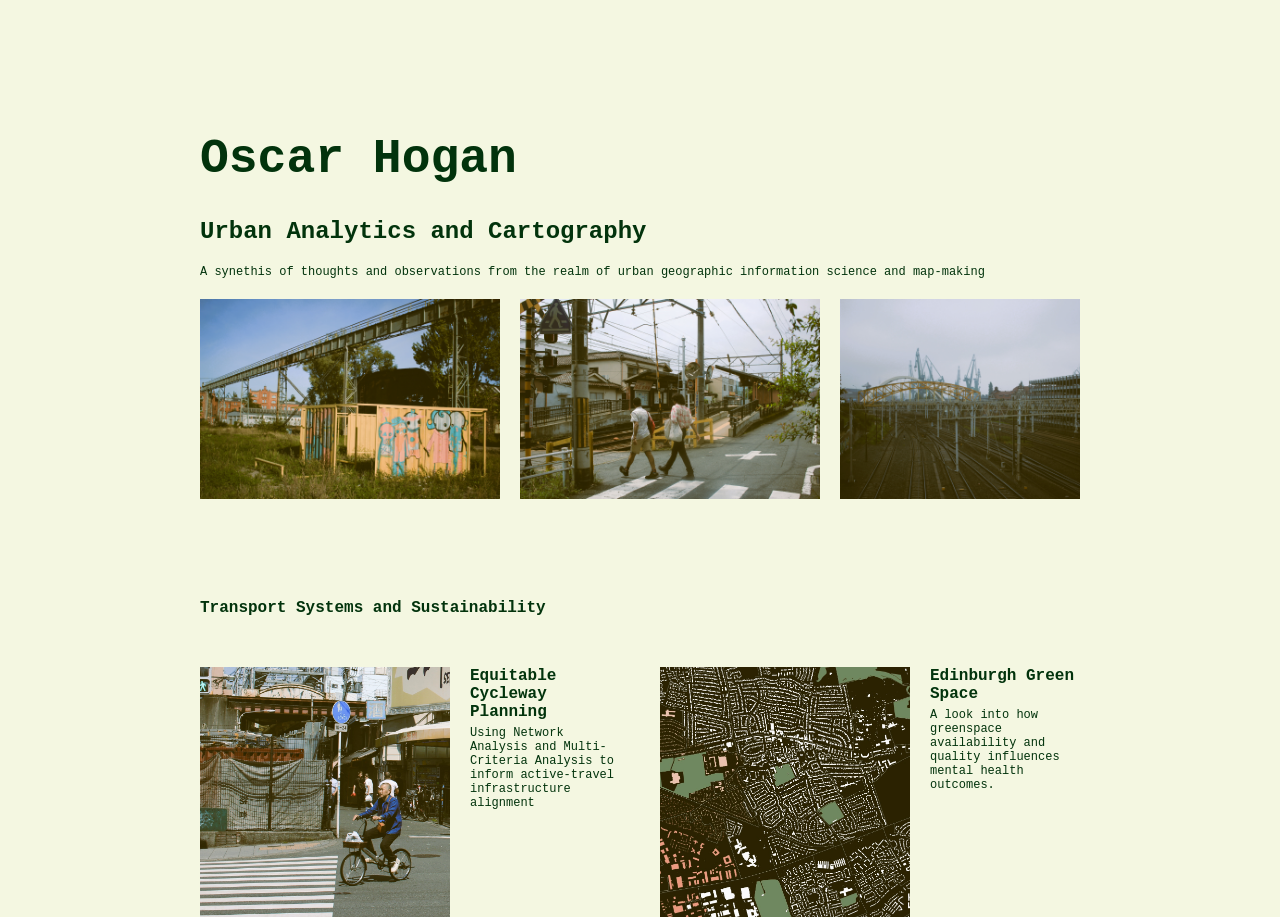
==== index.html @ 6270f152 "Fixing link" ====
<!DOCTYPE html>
<html lang="en">
<head>
  <title>Oscar GIS Portal</title>
  <meta charset="UTF-8">
  <meta name="viewport" content="width=device-width, initial-scale=1">
<style>
  body {
  font-family: "Courier New", Courier, monospace;
  background: #f4f7e1;
  margin: 0;
  padding: 100px 200px 0 200px;
}

  body::-webkit-scrollbar {width: 8px;}
  body::-webkit-scrollbar-track {background: #f4f7e1;}
  body::-webkit-scrollbar-thumb {
    background-color: #4B8B3B;
    border-radius: 4px;
    border: 2px solid #f4f7e1;
  }
  body::-webkit-scrollbar-thumb:hover {background-color: #02330C;}
  body { scrollbar-width: thin; scrollbar-color: #4B8B3B #f4f7e1; }

/* Text heirachy */
h1 { font-size: 3rem; color: #02330C; }
h2 { font-size: 1.5rem; color: #02330C; }
h3 { font-size: 1rem; color: #02330C; }
p  { font-size: 0.75rem; color: #02330C; }

/* Banner Dimensions */
.banner {
  display: flex;
  gap: 20px;
  overflow-x: auto;
  margin-top: 20px;
  margin-bottom: 100px;
}

/* Photo dimensions */
.banner img {
  height: 200px;
  max-width: 450px;
  object-fit: cover;
}

/* Projects Row */
.project-row {
  display: flex;
  gap: 40px;
  margin-top: 50px;
}

/* Individual project clickable */
.project {
  display: flex;          
  gap: 20px;
  flex: 1 1 45%;          
  text-decoration: none;   
  color: inherit;         
}

/* Project Image dimensions */
.project img {
  width: 250px;
  height: 250px;
  object-fit: cover;
}

.project-caption h3 { margin: 0 0 5px 0; font-size: 1rem; }
.project-caption p { margin: 0; font-size: 0.75rem; }

.project a {
  display: flex;
  gap: 20px;
  align-items: flex-start; 
  text-decoration: none;   
  color: inherit;          
}

.project a:hover .project-caption h3,
.project a:hover .project-caption p {
  color: #4B8B3B; 
  transition: color 0.2s ease;
  cursor: pointer; 
}

</style>
</head>
<body>
  
  <h1>Oscar Hogan</h1>
  <h2>Urban Analytics and Cartography</h2>
  <p>A synethis of thoughts and observations from the realm of urban geographic information science and map-making</p> 

  <div class="banner">
    <img src="Postindustrialarea.JPG" alt="Image 1">
    <img src="TramStop.JPG" alt="Image 2">
    <img src="RailLines.JPG" alt="Image 3">
    <img src="Shipping.JPG" alt="Image 4">
  </div>

  <h3>Transport Systems and Sustainability</h3>

  <div class="project-row">

<!-- Project 1 -->
<div class="project">
  <a href="LondonCycle.html" target="_blank">
    <img src="Cycling.JPG" alt="Project 1">
    <div class="project-caption">
      <h3>Equitable Cycleway Planning</h3>
      <p>Using Network Analysis and Multi-Criteria Analysis to inform active-travel infrastructure alignment</p>
    </div>
  </a>
</div>

<!-- Project 2 -->
<div class="project">
  <a href="https://example.com/project2" target="_blank">
    <img src="Green.jpg" alt="Project 2">
    <div class="project-caption">
      <h3>Edinburgh Green Space</h3>
      <p>A look into how greenspace availability and quality influences mental health outcomes.</p>
    </div>
  </a>
</div>

</div>


</body>
</html>
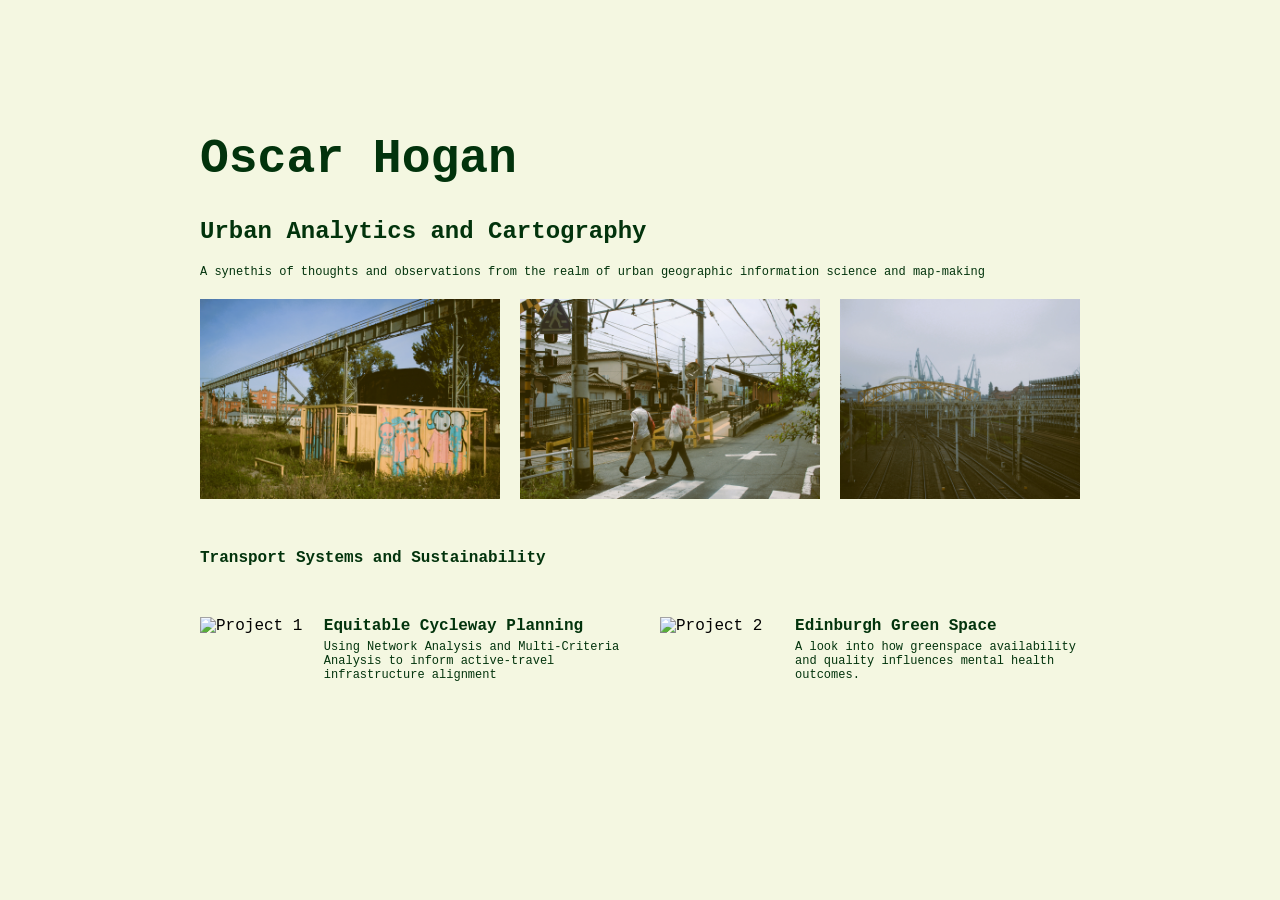
==== commit c227f3e1: "starting leaflet map anal" ====
--- a/index.html
+++ b/index.html
@@ -34,7 +34,7 @@
   gap: 20px;
   overflow-x: auto;
   margin-top: 20px;
-  margin-bottom: 100px;
+  margin-bottom: 50px;
 }
 
 /* Photo dimensions */
@@ -94,10 +94,10 @@
   <p>A synethis of thoughts and observations from the realm of urban geographic information science and map-making</p> 
 
   <div class="banner">
-    <img src="Postindustrialarea.JPG" alt="Image 1">
-    <img src="TramStop.JPG" alt="Image 2">
-    <img src="RailLines.JPG" alt="Image 3">
-    <img src="Shipping.JPG" alt="Image 4">
+    <img src="photos/Postindustrialarea.JPG" alt="Image 1">
+    <img src="photos/TramStop.JPG" alt="Image 2">
+    <img src="photos/RailLines.JPG" alt="Image 3">
+    <img src="photos/Shipping.JPG" alt="Image 4">
   </div>
 
   <h3>Transport Systems and Sustainability</h3>
@@ -106,7 +106,7 @@
 
 <!-- Project 1 -->
 <div class="project">
-  <a href="LondonCycle.html" target="_blank">
+  <a href="LondonCycle.html">
     <img src="Cycling.JPG" alt="Project 1">
     <div class="project-caption">
       <h3>Equitable Cycleway Planning</h3>
@@ -117,7 +117,7 @@
 
 <!-- Project 2 -->
 <div class="project">
-  <a href="https://example.com/project2" target="_blank">
+  <a href="https://example.com/project2">
     <img src="Green.jpg" alt="Project 2">
     <div class="project-caption">
       <h3>Edinburgh Green Space</h3>
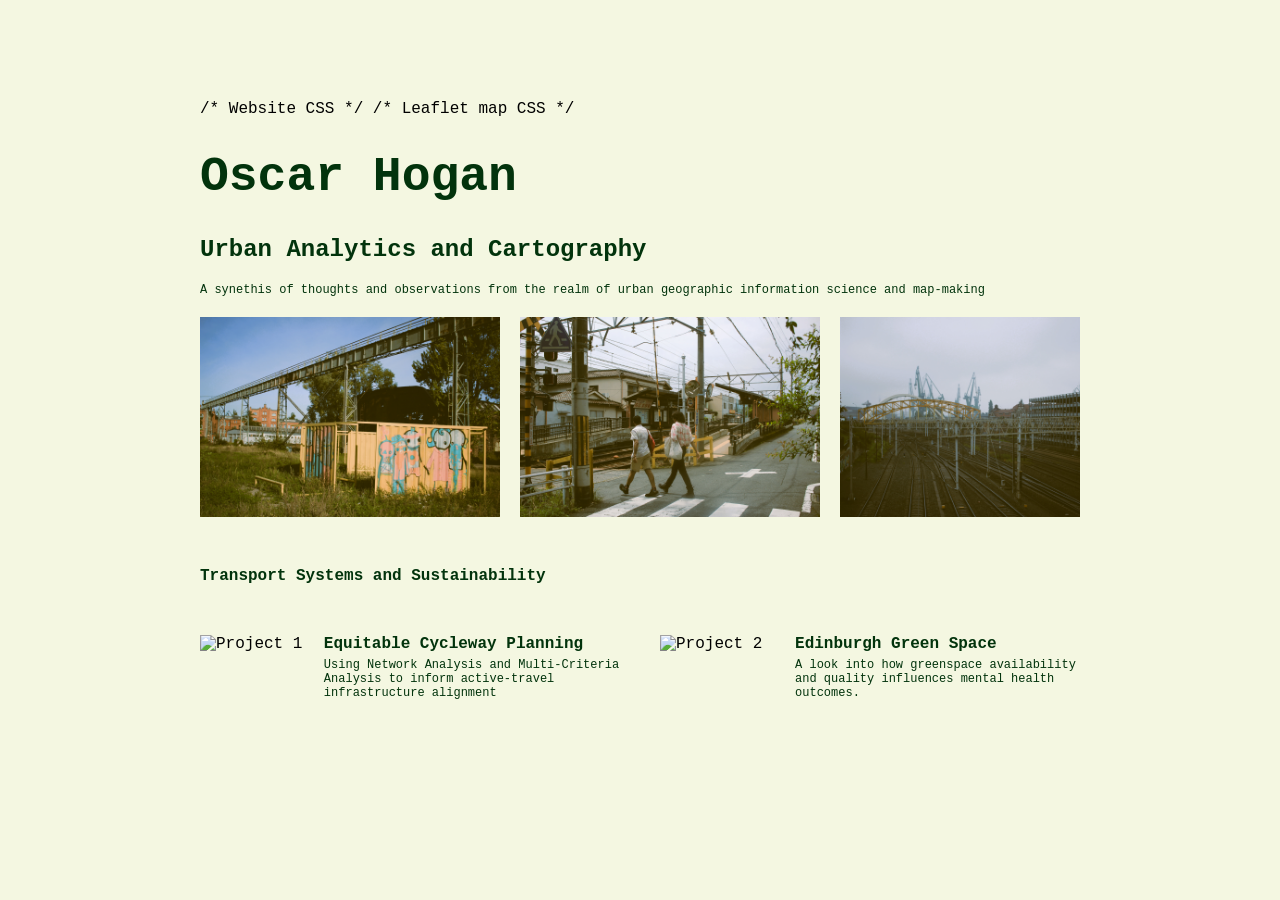
==== commit 089b1c5d: "creating seperate css" ====
--- a/index.html
+++ b/index.html
@@ -4,88 +4,13 @@
   <title>Oscar GIS Portal</title>
   <meta charset="UTF-8">
   <meta name="viewport" content="width=device-width, initial-scale=1">
-<style>
-  body {
-  font-family: "Courier New", Courier, monospace;
-  background: #f4f7e1;
-  margin: 0;
-  padding: 100px 200px 0 200px;
-}
 
-  body::-webkit-scrollbar {width: 8px;}
-  body::-webkit-scrollbar-track {background: #f4f7e1;}
-  body::-webkit-scrollbar-thumb {
-    background-color: #4B8B3B;
-    border-radius: 4px;
-    border: 2px solid #f4f7e1;
-  }
-  body::-webkit-scrollbar-thumb:hover {background-color: #02330C;}
-  body { scrollbar-width: thin; scrollbar-color: #4B8B3B #f4f7e1; }
+/* Website CSS */
+<link rel="stylesheet" href="css/webstyle.css">
 
-/* Text heirachy */
-h1 { font-size: 3rem; color: #02330C; }
-h2 { font-size: 1.5rem; color: #02330C; }
-h3 { font-size: 1rem; color: #02330C; }
-p  { font-size: 0.75rem; color: #02330C; }
+/* Leaflet map CSS */
+<link rel="stylesheet" href="css/map.css">
 
-/* Banner Dimensions */
-.banner {
-  display: flex;
-  gap: 20px;
-  overflow-x: auto;
-  margin-top: 20px;
-  margin-bottom: 50px;
-}
-
-/* Photo dimensions */
-.banner img {
-  height: 200px;
-  max-width: 450px;
-  object-fit: cover;
-}
-
-/* Projects Row */
-.project-row {
-  display: flex;
-  gap: 40px;
-  margin-top: 50px;
-}
-
-/* Individual project clickable */
-.project {
-  display: flex;          
-  gap: 20px;
-  flex: 1 1 45%;          
-  text-decoration: none;   
-  color: inherit;         
-}
-
-/* Project Image dimensions */
-.project img {
-  width: 250px;
-  height: 250px;
-  object-fit: cover;
-}
-
-.project-caption h3 { margin: 0 0 5px 0; font-size: 1rem; }
-.project-caption p { margin: 0; font-size: 0.75rem; }
-
-.project a {
-  display: flex;
-  gap: 20px;
-  align-items: flex-start; 
-  text-decoration: none;   
-  color: inherit;          
-}
-
-.project a:hover .project-caption h3,
-.project a:hover .project-caption p {
-  color: #4B8B3B; 
-  transition: color 0.2s ease;
-  cursor: pointer; 
-}
-
-</style>
 </head>
 <body>
   
--- a/css/webstyle.css
+++ b/css/webstyle.css
@@ -0,0 +1,79 @@
+  body {
+  font-family: "Courier New", Courier, monospace;
+  background: #f4f7e1;
+  margin: 0;
+  padding: 100px 200px 0 200px;
+}
+
+  body::-webkit-scrollbar {width: 8px;}
+  body::-webkit-scrollbar-track {background: #f4f7e1;}
+  body::-webkit-scrollbar-thumb {
+    background-color: #4B8B3B;
+    border-radius: 4px;
+    border: 2px solid #f4f7e1;
+  }
+  body::-webkit-scrollbar-thumb:hover {background-color: #02330C;}
+  body { scrollbar-width: thin; scrollbar-color: #4B8B3B #f4f7e1; }
+
+/* Text heirachy */
+h1 { font-size: 3rem; color: #02330C; }
+h2 { font-size: 1.5rem; color: #02330C; }
+h3 { font-size: 1rem; color: #02330C; }
+p  { font-size: 0.75rem; color: #02330C; }
+
+/* Banner Dimensions */
+.banner {
+  display: flex;
+  gap: 20px;
+  overflow-x: auto;
+  margin-top: 20px;
+  margin-bottom: 50px;
+}
+
+/* Photo dimensions */
+.banner img {
+  height: 200px;
+  max-width: 450px;
+  object-fit: cover;
+}
+
+/* Projects Row */
+.project-row {
+  display: flex;
+  gap: 40px;
+  margin-top: 50px;
+}
+
+/* Individual project clickable */
+.project {
+  display: flex;          
+  gap: 20px;
+  flex: 1 1 45%;          
+  text-decoration: none;   
+  color: inherit;         
+}
+
+/* Project Image dimensions */
+.project img {
+  width: 250px;
+  height: 250px;
+  object-fit: cover;
+}
+
+.project-caption h3 { margin: 0 0 5px 0; font-size: 1rem; }
+.project-caption p { margin: 0; font-size: 0.75rem; }
+
+.project a {
+  display: flex;
+  gap: 20px;
+  align-items: flex-start; 
+  text-decoration: none;   
+  color: inherit;          
+}
+
+.project a:hover .project-caption h3,
+.project a:hover .project-caption p {
+  color: #4B8B3B; 
+  transition: color 0.2s ease;
+  cursor: pointer; 
+}
--- a/css/map.css
+++ b/css/map.css
@@ -0,0 +1,6 @@
+.map {
+  height: 500px;
+  width: 70%;
+  margin-top: 20px;
+  margin-bottom: 50px;
+}
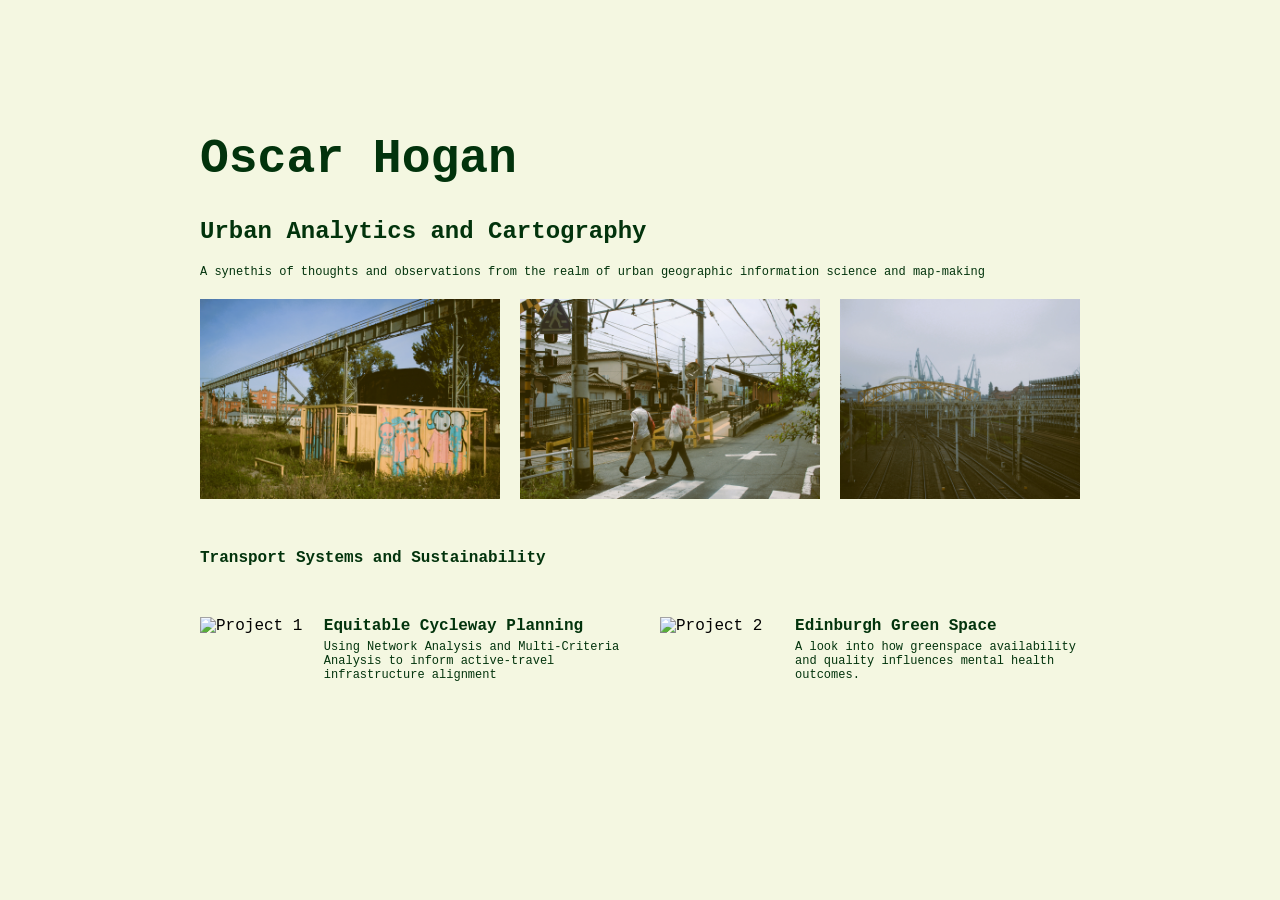
==== commit 75fad312: "clearing up" ====
--- a/index.html
+++ b/index.html
@@ -5,19 +5,20 @@
   <meta charset="UTF-8">
   <meta name="viewport" content="width=device-width, initial-scale=1">
 
-/* Website CSS */
+<!--Website CSS-->
 <link rel="stylesheet" href="css/webstyle.css">
 
-/* Leaflet map CSS */
+<!--Leaflet Map CSS-->
 <link rel="stylesheet" href="css/map.css">
 
 </head>
 <body>
-  
+  <!--Page Heading-->
   <h1>Oscar Hogan</h1>
   <h2>Urban Analytics and Cartography</h2>
   <p>A synethis of thoughts and observations from the realm of urban geographic information science and map-making</p> 
 
+  <!--Photo Reel-->
   <div class="banner">
     <img src="photos/Postindustrialarea.JPG" alt="Image 1">
     <img src="photos/TramStop.JPG" alt="Image 2">
@@ -25,8 +26,10 @@
     <img src="photos/Shipping.JPG" alt="Image 4">
   </div>
 
+  <!--Subheading-->
   <h3>Transport Systems and Sustainability</h3>
 
+  <!--Project Display-->
   <div class="project-row">
 
 <!-- Project 1 -->
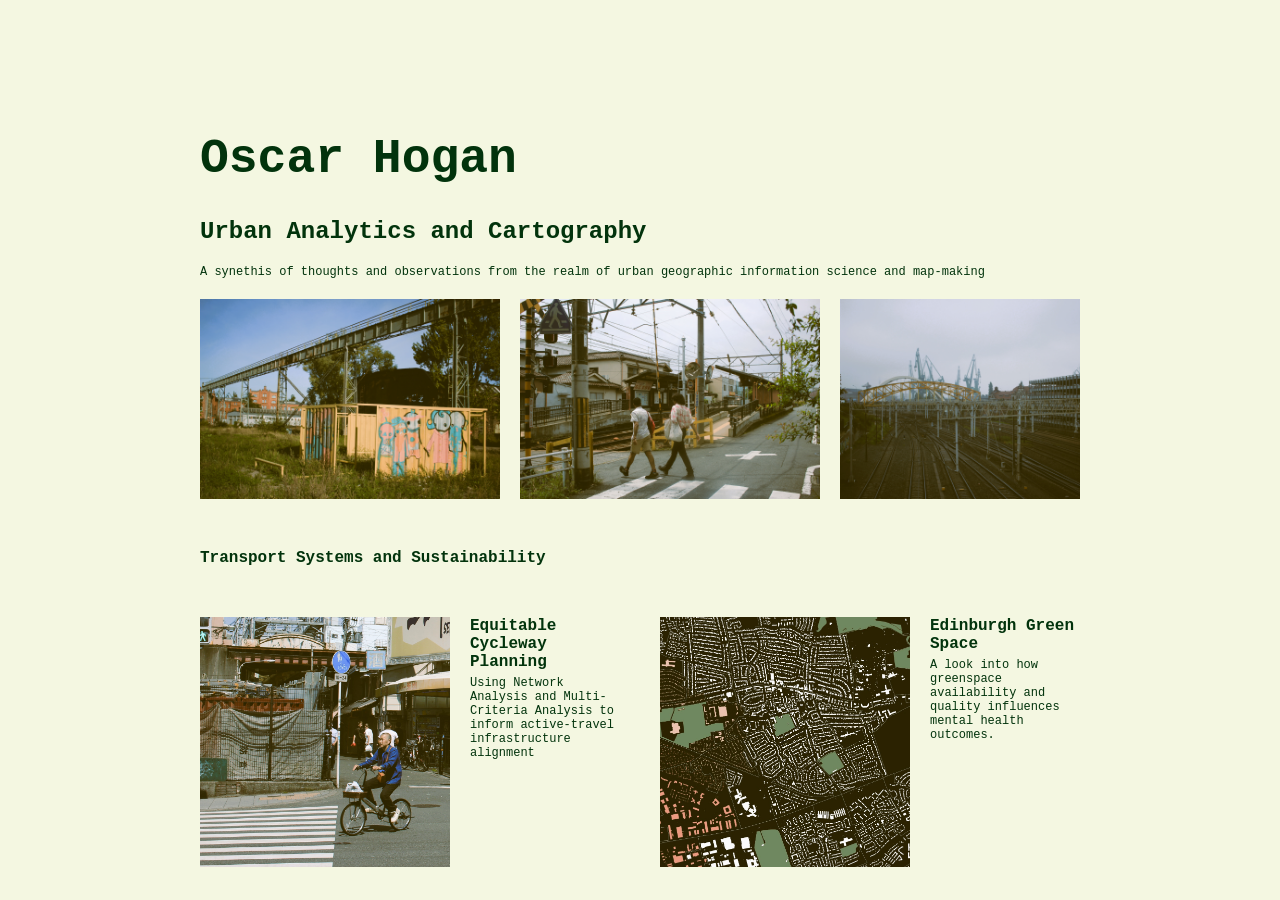
==== commit fb092f7c: "fixing photos" ====
--- a/index.html
+++ b/index.html
@@ -35,7 +35,7 @@
 <!-- Project 1 -->
 <div class="project">
   <a href="LondonCycle.html">
-    <img src="Cycling.JPG" alt="Project 1">
+    <img src="photos/Cycling.JPG" alt="Project 1">
     <div class="project-caption">
       <h3>Equitable Cycleway Planning</h3>
       <p>Using Network Analysis and Multi-Criteria Analysis to inform active-travel infrastructure alignment</p>
@@ -46,7 +46,7 @@
 <!-- Project 2 -->
 <div class="project">
   <a href="https://example.com/project2">
-    <img src="Green.jpg" alt="Project 2">
+    <img src="photos/Green.jpg" alt="Project 2">
     <div class="project-caption">
       <h3>Edinburgh Green Space</h3>
       <p>A look into how greenspace availability and quality influences mental health outcomes.</p>
